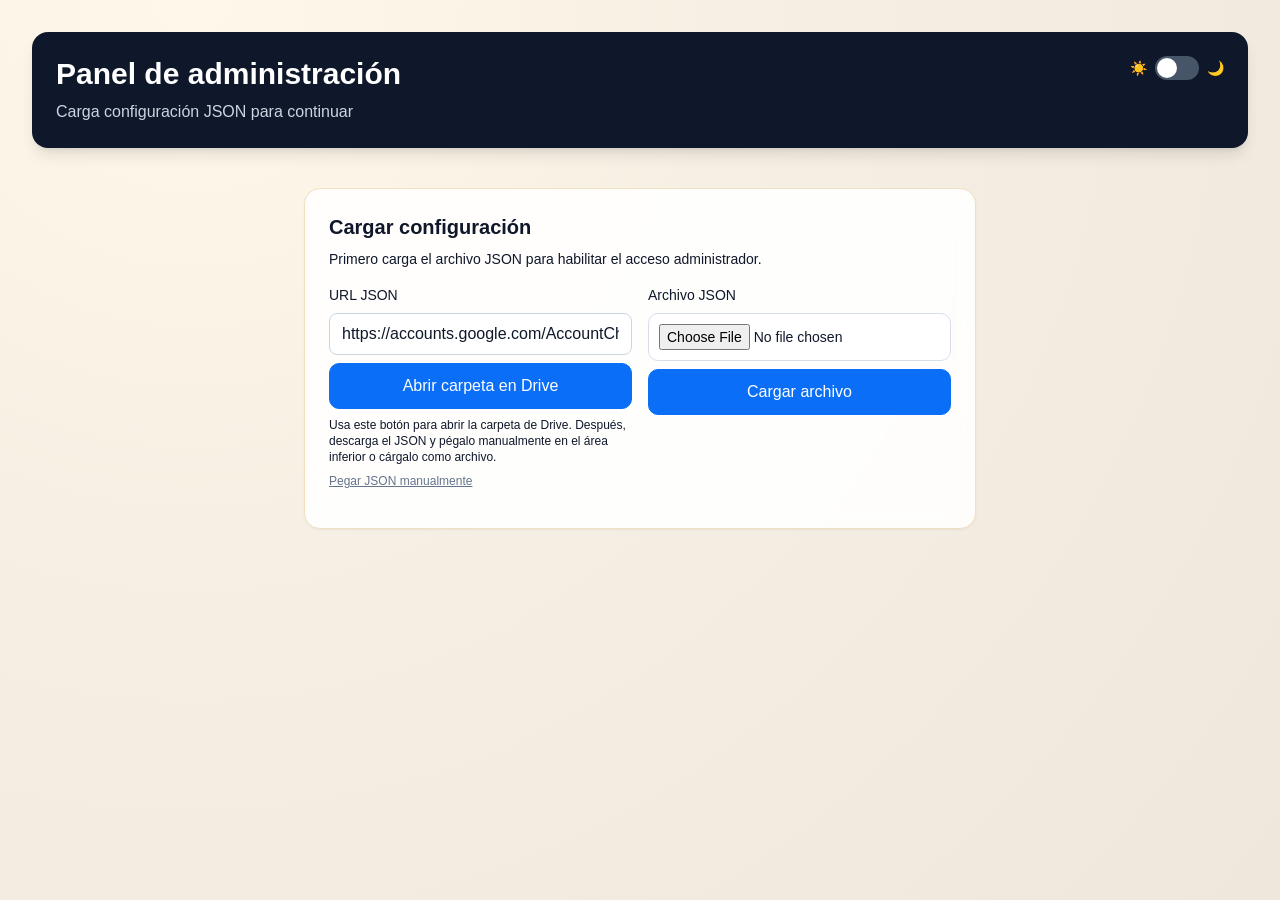
==== admin.html @ 0d564ba5 "Add files via upload" ====
<!doctype html>
<html lang="es">
  <head>
    <meta charset="UTF-8" />
    <meta name="viewport" content="width=device-width, initial-scale=1.0" />
    <title>Panel de administración | ERP Recursos</title>
    <link
      rel="icon"
      href="data:image/svg+xml,%3Csvg xmlns='http://www.w3.org/2000/svg' viewBox='0 0 100 100'%3E%3Ctext y='.9em' font-size='90'%3E%F0%9F%8F%AB%3C/text%3E%3C/svg%3E"
    />
    <script>
      (function () {
        const stored = localStorage.getItem("erp_theme_mode");
        const mode = stored === "light" || stored === "dark"
          ? stored
          : (window.matchMedia("(prefers-color-scheme: dark)").matches ? "dark" : "light");
        const isDark = mode === "dark";
        document.documentElement.classList.toggle("dark", isDark);
      })();
    </script>
    <script type="module" crossorigin src="./assets/admin-CiJpuHda.js"></script>
    <link rel="modulepreload" crossorigin href="./assets/theme-DrFbQEeZ.js">
    <link rel="stylesheet" crossorigin href="./assets/theme-zyQ0mI6z.css">
  </head>
  <body class="app-body text-slate-800 dark:text-slate-100">
    <main class="mx-auto min-h-screen max-w-7xl p-4 md:p-8">
      <header class="app-header mb-6 rounded-2xl p-6 text-white shadow-lg">
        <div class="flex flex-wrap items-start justify-between gap-3">
          <div>
            <h1 class="text-2xl font-bold md:text-3xl">Panel de administración</h1>
            <p id="admin-subtitle" class="mt-2 text-slate-300">Cargando instituto... | Registro del uso de recursos</p>
          </div>
          <div class="flex items-center gap-2 text-slate-300">
            <span class="text-sm">☀️</span>
            <label class="relative inline-flex cursor-pointer items-center">
              <input id="theme-toggle-admin" type="checkbox" class="peer sr-only" />
              <span class="h-6 w-11 rounded-full bg-slate-600 transition peer-checked:bg-indigo-500"></span>
              <span class="absolute left-0.5 top-0.5 h-5 w-5 rounded-full bg-white transition peer-checked:translate-x-5"></span>
            </label>
            <span class="text-sm">🌙</span>
          </div>
        </div>
      </header>

      <section id="admin-config-loader" class="admin-panel app-card mx-auto mt-10 max-w-2xl rounded-2xl p-6 shadow-sm backdrop-blur">
        <h2 class="text-xl font-semibold">Cargar configuración</h2>
        <p class="mt-2 text-sm text-slate-700 dark:text-slate-300">Primero carga el archivo JSON para habilitar el acceso administrador.</p>
        <div class="mt-4 grid gap-4 md:grid-cols-2">
          <div class="space-y-2">
            <label class="block text-sm font-medium">URL JSON</label>
            <input id="boot-config-url" type="url" placeholder="https://.../config.json" class="w-full rounded-lg border border-slate-300 px-3 py-2" />
            <button id="boot-download-json" type="button" class="btn primary w-full">
              Abrir carpeta en Drive
            </button>
            <p class="text-xs text-slate-500 dark:text-slate-300">
              Usa este botón para abrir la carpeta de Drive. Después, descarga el JSON y pégalo manualmente en el área inferior o cárgalo como archivo.
            </p>
            <button
              id="boot-show-json-editor"
              type="button"
              class="text-left text-xs text-slate-500 underline hover:text-slate-700 dark:text-slate-300"
            >
              Pegar JSON manualmente
            </button>
            <div id="boot-config-json-panel" class="space-y-2 hidden">
              <label class="block text-sm font-medium">JSON descargado</label>
              <textarea id="boot-config-text" rows="10" class="w-full rounded-lg border border-slate-300 bg-white p-2 text-xs font-mono text-slate-700 dark:bg-slate-900 dark:text-slate-100"></textarea>
              <button id="boot-load-config-text" type="button" class="btn primary w-full">
                Cargar configuración
              </button>
            </div>
          </div>
          <div class="space-y-2">
            <label class="block text-sm font-medium">Archivo JSON</label>
            <input id="boot-config-file" type="file" accept=".json,application/json" class="block w-full text-sm" />
            <button id="boot-load-config-file" type="button" class="btn primary w-full">
              Cargar archivo
            </button>
          </div>
        </div>
        <p id="boot-config-feedback" class="mt-3 text-sm text-slate-600 dark:text-slate-300"></p>
      </section>

      <section id="admin-login" class="admin-panel app-card mx-auto mt-10 hidden max-w-md rounded-2xl p-6 shadow-sm backdrop-blur">
        <h2 class="text-xl font-semibold">Acceso administrador</h2>
        <form id="login-form" class="mt-4 space-y-3">
          <input
            id="admin-password"
            type="password"
            placeholder="Contrasena de administrador"
            required
            class="w-full rounded-lg border border-slate-300 px-3 py-2"
          />
          <button id="login-button" type="submit" class="btn primary w-full">
            Acceso administrador
          </button>
        </form>
        <p id="login-feedback" class="mt-3 text-sm text-slate-600 dark:text-slate-300"></p>
      </section>

      <div id="admin-app" class="admin-panel hidden">
        <nav id="admin-tabs" class="app-card mb-5 flex flex-wrap gap-2 rounded-2xl p-3 shadow-sm backdrop-blur">
          <button class="tab-btn active rounded-full border border-slate-300 px-4 py-2 text-sm font-medium dark:border-slate-600 dark:bg-slate-800" data-tab-target="config">Configuracion</button>
          <button class="tab-btn rounded-full border border-slate-300 px-4 py-2 text-sm font-medium dark:border-slate-600 dark:bg-slate-800" data-tab-target="acceso">Acceso alumnado</button>
          <button class="tab-btn rounded-full border border-slate-300 px-4 py-2 text-sm font-medium dark:border-slate-600 dark:bg-slate-800" data-tab-target="validacion">Registro de equipos</button>
          <button class="tab-btn rounded-full border border-slate-300 px-4 py-2 text-sm font-medium dark:border-slate-600 dark:bg-slate-800" data-tab-target="auditoria">Auditoria</button>
        </nav>

        <section class="app-card tab-panel active rounded-2xl p-5 shadow-sm backdrop-blur md:p-6" data-tab-panel="config">
          <form id="session-form" class="space-y-4">
            <div class="form-grid">
              <label>
                Docente
                <select id="docente" required></select>
              </label>
              <label>
                Fecha
                <input id="fecha" type="date" required />
              </label>
              <label>
                Hora
                <select id="hora" required>
                  <option value="8:00-9:00">1º hora (8:00-9:00)</option>
                  <option value="9:00-10:00">2º hora (9:00-10:00)</option>
                  <option value="10:00-11:00">3º hora (10:00-11:00)</option>
                  <option value="11:00-11:30">Recreo (11:00-11:30)</option>
                  <option value="11:30-12:30">4º hora (11:30-12:30)</option>
                  <option value="12:30-13:30">5º hora (12:30-13:30)</option>
                  <option value="13:30-14:30">6º hora (13:30-14:30)</option>
                </select>
              </label>
              <label class="flex items-center gap-2 pt-6">
                <input id="puestos-fijos-curso" type="checkbox" class="h-4 w-4" />
                <span>Puestos fijos para todo el curso</span>
              </label>
            </div>
            <div class="form-grid">
              <label>
                URL inicio (post-registro)
                <input id="url-inicio" type="url" placeholder="https://ieselconvento.es" />
              </label>
            </div>
            <div class="form-grid">
              <label>
                Curso
                <select id="curso"></select>
              </label>
              <label>
                Unidad
                <select id="unidad"></select>
              </label>
              <label>
                Asignatura
                <select id="asignatura"></select>
              </label>
              <label id="asignatura-otra-wrap" class="hidden">
                Otra asignatura
                <input id="asignatura-otra" placeholder="Escribe una asignatura nueva" />
              </label>
            </div>

            <div class="form-grid">
              <label>
                Ubicacion
                <select id="ubicacion"></select>
              </label>
              <label>
                Recurso
                <select id="recurso"></select>
              </label>
            </div>

            <label class="full">
              <span id="students-label">Alumnos Curso-Unidad Asignatura</span>
              <textarea id="students-list" rows="8" required></textarea>
            </label>

            <button type="submit" class="btn primary full">Actualizar sesion</button>
          </form>
          <p id="session-feedback" class="feedback"></p>
        </section>

        <section class="app-card tab-panel rounded-2xl p-5 shadow-sm backdrop-blur md:p-6" data-tab-panel="acceso">
          <div>
            <p class="mb-2">Código de acceso de sesión (púlsalo para copiar URL):</p>
            <button id="access-code-btn" class="mb-3 w-full rounded-xl border-2 border-dashed border-slate-400 bg-slate-50 p-4 text-3xl font-extrabold tracking-wider text-slate-900">
              SIN-CODIGO
            </button>
            <div class="mb-3">
              <button id="open-student-url" class="btn primary w-full">
                Abrir URL para el registro
              </button>
            </div>
            <p>Comparte este enlace para que el alumnado se registre:</p>
            <input id="student-url" readonly />
            <div class="inline-form">
              <button id="copy-url" class="btn">Copiar URL</button>
            </div>
          </div>
        </section>

        <section class="app-card tab-panel rounded-2xl p-5 shadow-sm backdrop-blur md:p-6" data-tab-panel="validacion">
          <p id="validation-summary" class="feedback"></p>
          <div id="validation-header" class="app-subcard mb-4 rounded-xl p-4"></div>
          <div class="mb-3">
            <button id="add-registration" type="button" class="btn primary">Añadir registro</button>
          </div>
          <div class="table-wrap">
            <table>
              <thead>
                <tr>
                  <th>Alumno</th>
                  <th>Recurso</th>
                  <th>Incidencia</th>
                  <th>Observacion</th>
                  <th>Acciones</th>
                </tr>
              </thead>
              <tbody id="assignment-table"></tbody>
            </table>
          </div>
          <button id="go-bulk-submit" type="button" class="btn primary mt-4">Enviar datos al formulario</button>
          <p id="bulk-feedback" class="feedback"></p>
        </section>

        <section class="app-card tab-panel rounded-2xl p-5 shadow-sm backdrop-blur md:p-6" data-tab-panel="auditoria">
          <form id="audit-form" class="form-grid">
            <label>
              CSV de registros
              <input id="audit-file" type="file" accept=".csv,text/csv" required />
            </label>
            <button id="audit-load-history" type="submit" class="btn full">Cargar historial</button>
          </form>
          <div class="mt-3 inline-form">
            <button id="audit-clear-filters" type="button" class="btn" title="Limpiar filtros">🗑️ Limpiar filtros</button>
            <button id="audit-print-report" type="button" class="btn">Imprimir informe</button>
          </div>
          <div id="audit-results" class="table-wrap"></div>
        </section>
      </div>

      <dialog id="access-code-modal" class="access-code-modal p-0">
        <div class="access-code-modal__content">
          <p class="access-code-modal__label">Código de acceso</p>
          <p id="modal-access-code" class="access-code-modal__code">00000</p>
          <button id="close-access-code-modal" class="btn primary mt-6">Cerrar</button>
        </div>
      </dialog>

      <dialog id="bulk-success-modal" class="rounded-2xl border border-slate-300 bg-white p-0 dark:border-slate-700 dark:bg-slate-900">
        <div class="p-6">
          <div class="mb-3 flex items-center justify-between gap-3">
            <h3 class="text-lg font-semibold text-slate-900 dark:text-slate-100">Envio completado</h3>
            <button id="close-bulk-success-modal" type="button" class="btn">Cerrar</button>
          </div>
          <p class="mb-3 text-slate-800 dark:text-slate-200">Los datos se han enviado correctamente al formulario.</p>
          <pre id="bulk-success-summary" class="max-h-80 overflow-auto rounded-xl border border-slate-200 bg-slate-50 p-3 text-sm text-slate-900 dark:border-slate-700 dark:bg-slate-950 dark:text-slate-100"></pre>
        </div>
      </dialog>

      <dialog id="add-registration-modal" class="rounded-2xl border border-slate-300 bg-white p-0 dark:border-slate-700 dark:bg-slate-900">
        <form id="add-registration-form" method="dialog" class="p-6">
          <div class="mb-3 flex items-center justify-between gap-3">
            <h3 class="text-lg font-semibold text-slate-900 dark:text-slate-100">Añadir registro de uso</h3>
            <button id="close-add-registration-modal" type="button" class="btn">Cerrar</button>
          </div>
          <p id="add-registration-session-info" class="mb-4 text-sm text-slate-700 dark:text-slate-300"></p>
          <div class="grid gap-3 md:grid-cols-2">
            <label>
              Alumno
              <input id="add-registration-student" required class="w-full rounded-lg border border-slate-300 px-3 py-2" placeholder="Nombre del alumno" />
            </label>
            <label>
              Recurso
              <select id="add-registration-resource" class="w-full rounded-lg border border-slate-300 px-3 py-2"></select>
            </label>
            <label>
              Incidencia
              <select id="add-registration-incident" class="w-full rounded-lg border border-slate-300 px-3 py-2">
                <option value="no">No</option>
                <option value="si">Si</option>
              </select>
            </label>
            <label class="md:col-span-2">
              Observacion
              <textarea id="add-registration-observation" rows="3" class="w-full rounded-lg border border-slate-300 px-3 py-2" disabled></textarea>
            </label>
          </div>
          <div class="mt-4 flex justify-end gap-2">
            <button id="save-add-registration" type="submit" class="btn primary">Guardar registro</button>
          </div>
        </form>
      </dialog>

      <dialog id="audit-equipos-modal" class="rounded-2xl border border-slate-300 bg-white p-0 dark:border-slate-700 dark:bg-slate-900">
        <div class="p-6">
          <div class="mb-3 flex items-center justify-between gap-3">
            <h3 class="text-lg font-semibold text-slate-900 dark:text-slate-100">Detalle de equipos</h3>
            <button id="close-audit-equipos-modal" type="button" class="btn">Cerrar</button>
          </div>
          <div id="audit-equipos-content" class="table-wrap"></div>
        </div>
      </dialog>
    </main>
  </body>
</html>
---- assets/theme-zyQ0mI6z.css ----
*,:before,:after{--tw-border-spacing-x: 0;--tw-border-spacing-y: 0;--tw-translate-x: 0;--tw-translate-y: 0;--tw-rotate: 0;--tw-skew-x: 0;--tw-skew-y: 0;--tw-scale-x: 1;--tw-scale-y: 1;--tw-pan-x: ;--tw-pan-y: ;--tw-pinch-zoom: ;--tw-scroll-snap-strictness: proximity;--tw-gradient-from-position: ;--tw-gradient-via-position: ;--tw-gradient-to-position: ;--tw-ordinal: ;--tw-slashed-zero: ;--tw-numeric-figure: ;--tw-numeric-spacing: ;--tw-numeric-fraction: ;--tw-ring-inset: ;--tw-ring-offset-width: 0px;--tw-ring-offset-color: #fff;--tw-ring-color: rgb(59 130 246 / .5);--tw-ring-offset-shadow: 0 0 #0000;--tw-ring-shadow: 0 0 #0000;--tw-shadow: 0 0 #0000;--tw-shadow-colored: 0 0 #0000;--tw-blur: ;--tw-brightness: ;--tw-contrast: ;--tw-grayscale: ;--tw-hue-rotate: ;--tw-invert: ;--tw-saturate: ;--tw-sepia: ;--tw-drop-shadow: ;--tw-backdrop-blur: ;--tw-backdrop-brightness: ;--tw-backdrop-contrast: ;--tw-backdrop-grayscale: ;--tw-backdrop-hue-rotate: ;--tw-backdrop-invert: ;--tw-backdrop-opacity: ;--tw-backdrop-saturate: ;--tw-backdrop-sepia: ;--tw-contain-size: ;--tw-contain-layout: ;--tw-contain-paint: ;--tw-contain-style: }::backdrop{--tw-border-spacing-x: 0;--tw-border-spacing-y: 0;--tw-translate-x: 0;--tw-translate-y: 0;--tw-rotate: 0;--tw-skew-x: 0;--tw-skew-y: 0;--tw-scale-x: 1;--tw-scale-y: 1;--tw-pan-x: ;--tw-pan-y: ;--tw-pinch-zoom: ;--tw-scroll-snap-strictness: proximity;--tw-gradient-from-position: ;--tw-gradient-via-position: ;--tw-gradient-to-position: ;--tw-ordinal: ;--tw-slashed-zero: ;--tw-numeric-figure: ;--tw-numeric-spacing: ;--tw-numeric-fraction: ;--tw-ring-inset: ;--tw-ring-offset-width: 0px;--tw-ring-offset-color: #fff;--tw-ring-color: rgb(59 130 246 / .5);--tw-ring-offset-shadow: 0 0 #0000;--tw-ring-shadow: 0 0 #0000;--tw-shadow: 0 0 #0000;--tw-shadow-colored: 0 0 #0000;--tw-blur: ;--tw-brightness: ;--tw-contrast: ;--tw-grayscale: ;--tw-hue-rotate: ;--tw-invert: ;--tw-saturate: ;--tw-sepia: ;--tw-drop-shadow: ;--tw-backdrop-blur: ;--tw-backdrop-brightness: ;--tw-backdrop-contrast: ;--tw-backdrop-grayscale: ;--tw-backdrop-hue-rotate: ;--tw-backdrop-invert: ;--tw-backdrop-opacity: ;--tw-backdrop-saturate: ;--tw-backdrop-sepia: ;--tw-contain-size: ;--tw-contain-layout: ;--tw-contain-paint: ;--tw-contain-style: }*,:before,:after{box-sizing:border-box;border-width:0;border-style:solid;border-color:#e5e7eb}:before,:after{--tw-content: ""}html,:host{line-height:1.5;-webkit-text-size-adjust:100%;-moz-tab-size:4;-o-tab-size:4;tab-size:4;font-family:ui-sans-serif,system-ui,sans-serif,"Apple Color Emoji","Segoe UI Emoji",Segoe UI Symbol,"Noto Color Emoji";font-feature-settings:normal;font-variation-settings:normal;-webkit-tap-highlight-color:transparent}body{margin:0;line-height:inherit}hr{height:0;color:inherit;border-top-width:1px}abbr:where([title]){-webkit-text-decoration:underline dotted;text-decoration:underline dotted}h1,h2,h3,h4,h5,h6{font-size:inherit;font-weight:inherit}a{color:inherit;text-decoration:inherit}b,strong{font-weight:bolder}code,kbd,samp,pre{font-family:ui-monospace,SFMono-Regular,Menlo,Monaco,Consolas,Liberation Mono,Courier New,monospace;font-feature-settings:normal;font-variation-settings:normal;font-size:1em}small{font-size:80%}sub,sup{font-size:75%;line-height:0;position:relative;vertical-align:baseline}sub{bottom:-.25em}sup{top:-.5em}table{text-indent:0;border-color:inherit;border-collapse:collapse}button,input,optgroup,select,textarea{font-family:inherit;font-feature-settings:inherit;font-variation-settings:inherit;font-size:100%;font-weight:inherit;line-height:inherit;letter-spacing:inherit;color:inherit;margin:0;padding:0}button,select{text-transform:none}button,input:where([type=button]),input:where([type=reset]),input:where([type=submit]){-webkit-appearance:button;background-color:transparent;background-image:none}:-moz-focusring{outline:auto}:-moz-ui-invalid{box-shadow:none}progress{vertical-align:baseline}::-webkit-inner-spin-button,::-webkit-outer-spin-button{height:auto}[type=search]{-webkit-appearance:textfield;outline-offset:-2px}::-webkit-search-decoration{-webkit-appearance:none}::-webkit-file-upload-button{-webkit-appearance:button;font:inherit}summary{display:list-item}blockquote,dl,dd,h1,h2,h3,h4,h5,h6,hr,figure,p,pre{margin:0}fieldset{margin:0;padding:0}legend{padding:0}ol,ul,menu{list-style:none;margin:0;padding:0}dialog{padding:0}textarea{resize:vertical}input::-moz-placeholder,textarea::-moz-placeholder{opacity:1;color:#9ca3af}input::placeholder,textarea::placeholder{opacity:1;color:#9ca3af}button,[role=button]{cursor:pointer}:disabled{cursor:default}img,svg,video,canvas,audio,iframe,embed,object{display:block;vertical-align:middle}img,video{max-width:100%;height:auto}[hidden]:where(:not([hidden=until-found])){display:none}.sr-only{position:absolute;width:1px;height:1px;padding:0;margin:-1px;overflow:hidden;clip:rect(0,0,0,0);white-space:nowrap;border-width:0}.absolute{position:absolute}.relative{position:relative}.left-0\.5{left:.125rem}.top-0\.5{top:.125rem}.mx-auto{margin-left:auto;margin-right:auto}.mb-1{margin-bottom:.25rem}.mb-2{margin-bottom:.5rem}.mb-3{margin-bottom:.75rem}.mb-4{margin-bottom:1rem}.mb-5{margin-bottom:1.25rem}.mb-6{margin-bottom:1.5rem}.mt-1{margin-top:.25rem}.mt-10{margin-top:2.5rem}.mt-2{margin-top:.5rem}.mt-3{margin-top:.75rem}.mt-4{margin-top:1rem}.mt-6{margin-top:1.5rem}.block{display:block}.flex{display:flex}.inline-flex{display:inline-flex}.table{display:table}.grid{display:grid}.hidden{display:none}.h-4{height:1rem}.h-5{height:1.25rem}.h-6{height:1.5rem}.max-h-80{max-height:20rem}.min-h-screen{min-height:100vh}.w-11{width:2.75rem}.w-4{width:1rem}.w-5{width:1.25rem}.w-full{width:100%}.max-w-2xl{max-width:42rem}.max-w-6xl{max-width:72rem}.max-w-7xl{max-width:80rem}.max-w-md{max-width:28rem}.cursor-pointer{cursor:pointer}.flex-wrap{flex-wrap:wrap}.items-start{align-items:flex-start}.items-center{align-items:center}.justify-end{justify-content:flex-end}.justify-between{justify-content:space-between}.gap-1{gap:.25rem}.gap-2{gap:.5rem}.gap-3{gap:.75rem}.gap-4{gap:1rem}.space-y-2>:not([hidden])~:not([hidden]){--tw-space-y-reverse: 0;margin-top:calc(.5rem * calc(1 - var(--tw-space-y-reverse)));margin-bottom:calc(.5rem * var(--tw-space-y-reverse))}.space-y-3>:not([hidden])~:not([hidden]){--tw-space-y-reverse: 0;margin-top:calc(.75rem * calc(1 - var(--tw-space-y-reverse)));margin-bottom:calc(.75rem * var(--tw-space-y-reverse))}.space-y-4>:not([hidden])~:not([hidden]){--tw-space-y-reverse: 0;margin-top:calc(1rem * calc(1 - var(--tw-space-y-reverse)));margin-bottom:calc(1rem * var(--tw-space-y-reverse))}.overflow-auto{overflow:auto}.rounded{border-radius:.25rem}.rounded-2xl{border-radius:1rem}.rounded-full{border-radius:9999px}.rounded-lg{border-radius:.5rem}.rounded-xl{border-radius:.75rem}.border{border-width:1px}.border-2{border-width:2px}.border-dashed{border-style:dashed}.border-slate-200{--tw-border-opacity: 1;border-color:rgb(226 232 240 / var(--tw-border-opacity, 1))}.border-slate-300{--tw-border-opacity: 1;border-color:rgb(203 213 225 / var(--tw-border-opacity, 1))}.border-slate-400{--tw-border-opacity: 1;border-color:rgb(148 163 184 / var(--tw-border-opacity, 1))}.bg-slate-50{--tw-bg-opacity: 1;background-color:rgb(248 250 252 / var(--tw-bg-opacity, 1))}.bg-slate-600{--tw-bg-opacity: 1;background-color:rgb(71 85 105 / var(--tw-bg-opacity, 1))}.bg-white{--tw-bg-opacity: 1;background-color:rgb(255 255 255 / var(--tw-bg-opacity, 1))}.p-0{padding:0}.p-2{padding:.5rem}.p-3{padding:.75rem}.p-4{padding:1rem}.p-5{padding:1.25rem}.p-6{padding:1.5rem}.px-2{padding-left:.5rem;padding-right:.5rem}.px-3{padding-left:.75rem;padding-right:.75rem}.px-4{padding-left:1rem;padding-right:1rem}.py-1{padding-top:.25rem;padding-bottom:.25rem}.py-2{padding-top:.5rem;padding-bottom:.5rem}.pt-6{padding-top:1.5rem}.text-left{text-align:left}.font-mono{font-family:ui-monospace,SFMono-Regular,Menlo,Monaco,Consolas,Liberation Mono,Courier New,monospace}.text-2xl{font-size:1.5rem;line-height:2rem}.text-3xl{font-size:1.875rem;line-height:2.25rem}.text-lg{font-size:1.125rem;line-height:1.75rem}.text-sm{font-size:.875rem;line-height:1.25rem}.text-xl{font-size:1.25rem;line-height:1.75rem}.text-xs{font-size:.75rem;line-height:1rem}.font-bold{font-weight:700}.font-extrabold{font-weight:800}.font-medium{font-weight:500}.font-semibold{font-weight:600}.tracking-wider{letter-spacing:.05em}.text-blue-900{--tw-text-opacity: 1;color:rgb(30 58 138 / var(--tw-text-opacity, 1))}.text-blue-950{--tw-text-opacity: 1;color:rgb(23 37 84 / var(--tw-text-opacity, 1))}.text-slate-300{--tw-text-opacity: 1;color:rgb(203 213 225 / var(--tw-text-opacity, 1))}.text-slate-400{--tw-text-opacity: 1;color:rgb(148 163 184 / var(--tw-text-opacity, 1))}.text-slate-500{--tw-text-opacity: 1;color:rgb(100 116 139 / var(--tw-text-opacity, 1))}.text-slate-600{--tw-text-opacity: 1;color:rgb(71 85 105 / var(--tw-text-opacity, 1))}.text-slate-700{--tw-text-opacity: 1;color:rgb(51 65 85 / var(--tw-text-opacity, 1))}.text-slate-800{--tw-text-opacity: 1;color:rgb(30 41 59 / var(--tw-text-opacity, 1))}.text-slate-900{--tw-text-opacity: 1;color:rgb(15 23 42 / var(--tw-text-opacity, 1))}.text-white{--tw-text-opacity: 1;color:rgb(255 255 255 / var(--tw-text-opacity, 1))}.underline{text-decoration-line:underline}.shadow-lg{--tw-shadow: 0 10px 15px -3px rgb(0 0 0 / .1), 0 4px 6px -4px rgb(0 0 0 / .1);--tw-shadow-colored: 0 10px 15px -3px var(--tw-shadow-color), 0 4px 6px -4px var(--tw-shadow-color);box-shadow:var(--tw-ring-offset-shadow, 0 0 #0000),var(--tw-ring-shadow, 0 0 #0000),var(--tw-shadow)}.shadow-sm{--tw-shadow: 0 1px 2px 0 rgb(0 0 0 / .05);--tw-shadow-colored: 0 1px 2px 0 var(--tw-shadow-color);box-shadow:var(--tw-ring-offset-shadow, 0 0 #0000),var(--tw-ring-shadow, 0 0 #0000),var(--tw-shadow)}.filter{filter:var(--tw-blur) var(--tw-brightness) var(--tw-contrast) var(--tw-grayscale) var(--tw-hue-rotate) var(--tw-invert) var(--tw-saturate) var(--tw-sepia) var(--tw-drop-shadow)}.backdrop-blur{--tw-backdrop-blur: blur(8px);-webkit-backdrop-filter:var(--tw-backdrop-blur) var(--tw-backdrop-brightness) var(--tw-backdrop-contrast) var(--tw-backdrop-grayscale) var(--tw-backdrop-hue-rotate) var(--tw-backdrop-invert) var(--tw-backdrop-opacity) var(--tw-backdrop-saturate) var(--tw-backdrop-sepia);backdrop-filter:var(--tw-backdrop-blur) var(--tw-backdrop-brightness) var(--tw-backdrop-contrast) var(--tw-backdrop-grayscale) var(--tw-backdrop-hue-rotate) var(--tw-backdrop-invert) var(--tw-backdrop-opacity) var(--tw-backdrop-saturate) var(--tw-backdrop-sepia)}.transition{transition-property:color,background-color,border-color,text-decoration-color,fill,stroke,opacity,box-shadow,transform,filter,backdrop-filter;transition-timing-function:cubic-bezier(.4,0,.2,1);transition-duration:.15s}:root{--bg: #f3f6fb;--card: #ffffff;--text: #1f2937;--muted: #5f6b7a;--primary: #0b6ef6;--danger: #c1121f;--border: #d8dee9;--ok: #1a7f37;--warn: #b4690e}html{color-scheme:light}html.dark{color-scheme:dark}*{box-sizing:border-box}body{margin:0;font-family:IBM Plex Sans,Segoe UI,sans-serif;color:var(--text);background:radial-gradient(circle at top right,#dbeafe 0,var(--bg) 35%,#e9eef7 100%)}.app-body{background:radial-gradient(circle at 15% 0%,#fff8ea,#f6efe3 38%,#eee7dc)}.dark .app-body{background:radial-gradient(circle at 20% 0%,#1d2a44,#0f172a 45%,#020617)}.app-header{background:#0f172a}.app-header a{color:#cbd5e1}.app-header a:hover{color:#f8fafc}.app-card{border:1px solid #f1dfc1;background:#ffffffe6;color:#0f172a}.app-subcard{border:1px solid #f1dfc1;background:#fffbebbf;color:#0f172a}.dark .app-card{border-color:#334155;background:#0f172ae6;color:#e2e8f0}.dark .app-subcard{border-color:#334155;background:#1e293b;color:#e2e8f0}.session-data h2{color:#06153a}.session-data .app-subcard p:first-child{color:#0b235d}.session-data .app-subcard p:last-child{color:#04102e}.dark .session-data h2,.dark .session-data .app-subcard p:first-child,.dark .session-data .app-subcard p:last-child{color:inherit}.admin-panel,.admin-panel h2,.admin-panel h3,.admin-panel p,.admin-panel label,.admin-panel th,.admin-panel td{color:#0f172a}.dark .admin-panel,.dark .admin-panel h2,.dark .admin-panel h3,.dark .admin-panel p,.dark .admin-panel label,.dark .admin-panel th,.dark .admin-panel td{color:#e2e8f0}.page{max-width:1100px;margin:0 auto;padding:24px}.hero h1{margin:0;font-size:clamp(1.6rem,2vw + 1rem,2.3rem)}.hero p{margin:8px 0 0;color:var(--muted)}.card{margin-top:20px;border:1px solid var(--border);background:var(--card);border-radius:14px;padding:18px;box-shadow:0 10px 30px #17263c0f}.tab-nav{display:flex;gap:8px;flex-wrap:wrap}.tab-btn{border:1px solid var(--border);background:#fff;color:var(--text);border-radius:999px;padding:8px 12px;cursor:pointer}.tab-btn.active{background:#eaf2ff;border-color:#b4cdfa;color:#0b3f99}.tab-btn:hover{background:#f1f5f9}.dark .tab-btn{background:#0b1220;border-color:#475569;color:#e2e8f0}.dark .tab-btn.active{background:#1d4ed8;border-color:#3b82f6;color:#fff}.dark .tab-btn:hover{background:#1e293b}.dark .tab-btn.active:hover{background:#1e40af}.tab-panel{display:none}.tab-panel.active{display:block}.form-grid{display:grid;grid-template-columns:repeat(auto-fit,minmax(220px,1fr));gap:12px}label{display:flex;flex-direction:column;font-size:.9rem;gap:6px;color:#0f172a}.dark label{color:#e2e8f0}.readonly-value{margin:0;min-height:40px;border:1px solid var(--border);border-radius:10px;padding:10px;background:#f8fafc}input,select,textarea,button{font:inherit}input,select,textarea{border:1px solid var(--border);border-radius:10px;padding:10px;background:#fff;color:#0f172a}input::-moz-placeholder,textarea::-moz-placeholder{color:#475569}input::placeholder,textarea::placeholder{color:#475569}input:focus-visible,select:focus-visible,textarea:focus-visible,button:focus-visible{outline:2px solid #2563eb;outline-offset:2px}input:disabled,select:disabled,textarea:disabled{opacity:.72;cursor:not-allowed}.dark input,.dark select,.dark textarea{border-color:#475569;background:#0f172a;color:#e2e8f0}.dark input::-moz-placeholder,.dark textarea::-moz-placeholder{color:#94a3b8}.dark input::placeholder,.dark textarea::placeholder{color:#94a3b8}.dark select option{background:#0f172a;color:#e2e8f0}.full{grid-column:1 / -1}.btn{border:1px solid var(--border);border-radius:10px;padding:10px 14px;background:#fff;cursor:pointer;transition:background-color .15s ease,border-color .15s ease,color .15s ease,opacity .15s ease}.btn.primary{background:var(--primary);color:#fff;border-color:var(--primary)}.btn.danger{background:var(--danger);border-color:var(--danger);color:#fff}.feedback{margin:10px 0 0;color:var(--muted)}.feedback.ok{color:var(--ok)}.feedback.error{color:var(--danger)}.inline-form{display:flex;flex-wrap:wrap;gap:8px}.hidden{display:none!important}#student-url{width:100%;margin:8px 0}.pc-grid{margin:14px 0;display:grid;grid-template-columns:repeat(auto-fill,minmax(90px,1fr));gap:8px}.pc{border:1px solid var(--border);border-radius:10px;padding:10px;text-align:center;font-weight:600;background:#fff}.pc.busy{background:#dcfce7;border-color:#86efac}.pc.warn{background:#fff3d9;border-color:#ffd27f}.table-wrap{overflow:auto;border:1px solid #cbd5e1;border-radius:12px;background:#fff}table{width:100%;border-collapse:collapse}thead th{background:#f1f5f9;color:#0f172a}th,td{border-bottom:1px solid var(--border);padding:8px;text-align:left;vertical-align:top}tbody tr:nth-child(2n) td{background:#f8fafc}.student-page .card.note p{margin:6px 0}.dark .table-wrap{border-color:#334155;background:#0f172a}.dark thead th{background:#1e293b;color:#e2e8f0}.dark th,.dark td{border-bottom-color:#334155}.dark tbody tr:nth-child(2n) td{background:#111f36}.dark tbody tr:nth-child(odd) td{background:#0f172a}.dark .btn{border-color:#475569;background:#0f172a;color:#e2e8f0}.dark .btn.primary{background:var(--primary);border-color:var(--primary);color:#fff}.dark .btn.danger{background:var(--danger);border-color:var(--danger);color:#fff}.btn:hover{opacity:.92}.btn:disabled{opacity:.55;cursor:not-allowed}#access-code-btn{color:#0f172a;background:#f8fafc;border-color:#94a3b8}.dark #access-code-btn{color:#e2e8f0;background:#0f172a;border-color:#64748b}.access-code-modal{width:100vw;height:100vh;max-width:none;max-height:none;margin:0;border:0;background:#0b1220;color:#f8fafc}.access-code-modal::backdrop{background:#020617f2}.access-code-modal__content{min-height:100vh;display:flex;flex-direction:column;justify-content:center;align-items:center;padding:24px;text-align:center}.access-code-modal__label{font-size:clamp(1.2rem,2vw,2rem);opacity:.9}.access-code-modal__code{margin:16px 0 0;font-weight:900;letter-spacing:.1em;line-height:1;font-size:clamp(8rem,30vw,28rem);color:#fff;text-shadow:0 0 24px rgba(59,130,246,.5)}.app-modal{width:min(560px,calc(100vw - 24px));border:1px solid #cbd5e1;background:#fff;color:#0f172a}.app-modal::backdrop{background:#020617b8}.dark .app-modal{border-color:#334155;background:#0f172a;color:#e2e8f0}#bulk-success-modal::backdrop{background:#02061773;-webkit-backdrop-filter:blur(8px);backdrop-filter:blur(8px)}pre{border-color:#cbd5e1;background:#f8fafc;color:#0f172a}.dark pre{border-color:#334155;background:#020617;color:#e2e8f0}#audit-equipos-content table{border-collapse:separate;border-spacing:0;border:1px solid #cbd5e1;border-radius:12px;overflow:hidden}#audit-equipos-content thead th{background:#f1f5f9;color:#0f172a;border-bottom:1px solid #cbd5e1}#audit-equipos-content tbody td{background:#fff;color:#0f172a;border-bottom:1px solid #e2e8f0}#audit-equipos-content tbody tr:last-child td{border-bottom:0}.dark #audit-equipos-content table{border-color:#334155}.dark #audit-equipos-content thead th{background:#1e293b;color:#e2e8f0;border-bottom-color:#334155}.dark #audit-equipos-content tbody td{background:#0f172a;color:#e2e8f0;border-bottom-color:#1e293b}.hover\:text-slate-200:hover{--tw-text-opacity: 1;color:rgb(226 232 240 / var(--tw-text-opacity, 1))}.hover\:text-slate-700:hover{--tw-text-opacity: 1;color:rgb(51 65 85 / var(--tw-text-opacity, 1))}.peer:checked~.peer-checked\:translate-x-5{--tw-translate-x: 1.25rem;transform:translate(var(--tw-translate-x),var(--tw-translate-y)) rotate(var(--tw-rotate)) skew(var(--tw-skew-x)) skewY(var(--tw-skew-y)) scaleX(var(--tw-scale-x)) scaleY(var(--tw-scale-y))}.peer:checked~.peer-checked\:bg-indigo-500{--tw-bg-opacity: 1;background-color:rgb(99 102 241 / var(--tw-bg-opacity, 1))}.dark\:border-slate-600:is(.dark *){--tw-border-opacity: 1;border-color:rgb(71 85 105 / var(--tw-border-opacity, 1))}.dark\:border-slate-700:is(.dark *){--tw-border-opacity: 1;border-color:rgb(51 65 85 / var(--tw-border-opacity, 1))}.dark\:bg-slate-800:is(.dark *){--tw-bg-opacity: 1;background-color:rgb(30 41 59 / var(--tw-bg-opacity, 1))}.dark\:bg-slate-900:is(.dark *){--tw-bg-opacity: 1;background-color:rgb(15 23 42 / var(--tw-bg-opacity, 1))}.dark\:bg-slate-950:is(.dark *){--tw-bg-opacity: 1;background-color:rgb(2 6 23 / var(--tw-bg-opacity, 1))}.dark\:text-slate-100:is(.dark *){--tw-text-opacity: 1;color:rgb(241 245 249 / var(--tw-text-opacity, 1))}.dark\:text-slate-200:is(.dark *){--tw-text-opacity: 1;color:rgb(226 232 240 / var(--tw-text-opacity, 1))}.dark\:text-slate-300:is(.dark *){--tw-text-opacity: 1;color:rgb(203 213 225 / var(--tw-text-opacity, 1))}@media (min-width: 768px){.md\:col-span-2{grid-column:span 2 / span 2}.md\:grid-cols-2{grid-template-columns:repeat(2,minmax(0,1fr))}.md\:grid-cols-3{grid-template-columns:repeat(3,minmax(0,1fr))}.md\:p-6{padding:1.5rem}.md\:p-8{padding:2rem}.md\:text-3xl{font-size:1.875rem;line-height:2.25rem}}
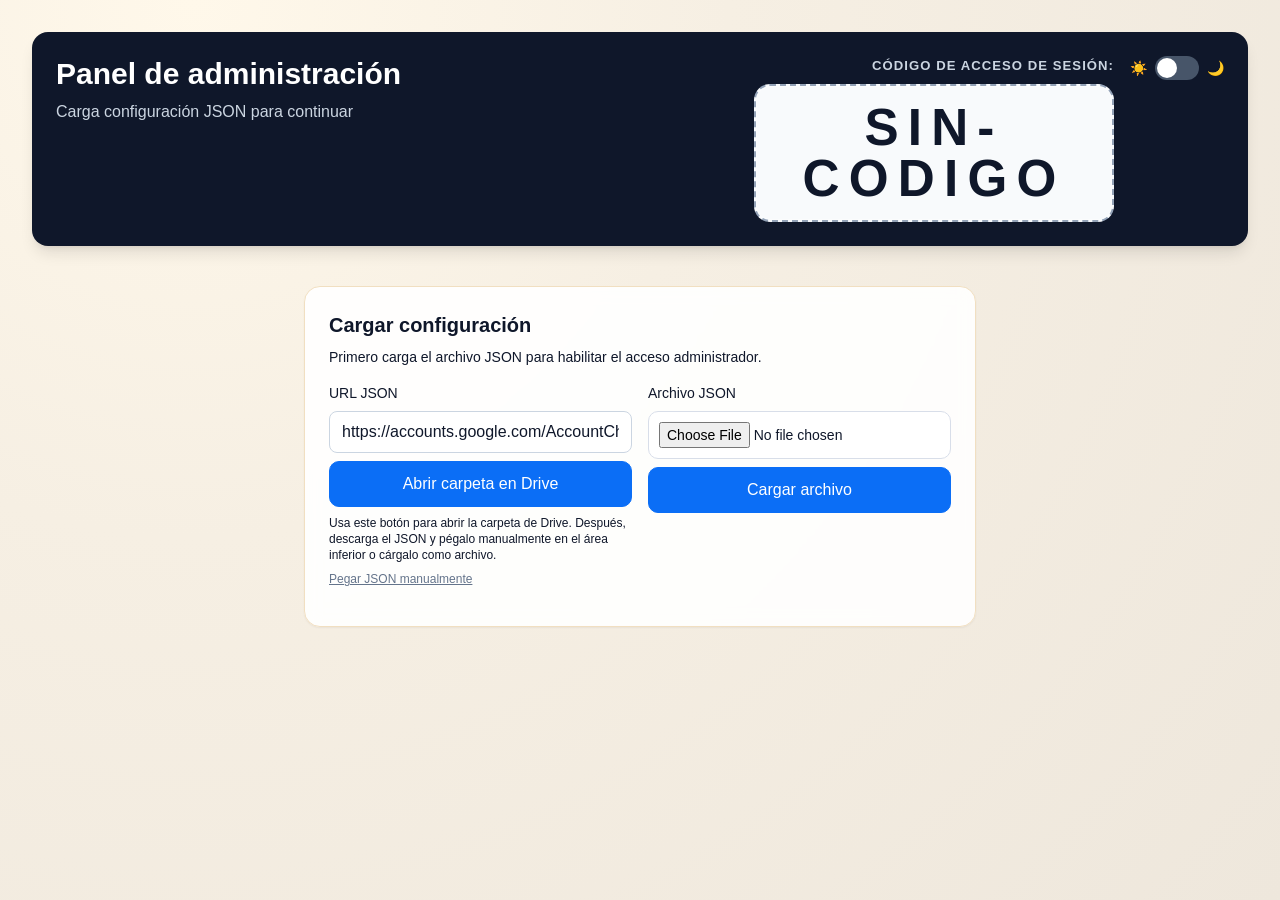
==== commit 54a4d04e: "Add files via upload" ====
--- a/admin.html
+++ b/admin.html
@@ -3,7 +3,7 @@
   <head>
     <meta charset="UTF-8" />
     <meta name="viewport" content="width=device-width, initial-scale=1.0" />
-    <title>Panel de administración | ERP Recursos</title>
+    <title>Panel de administración | Registro de recursos</title>
     <link
       rel="icon"
       href="data:image/svg+xml,%3Csvg xmlns='http://www.w3.org/2000/svg' viewBox='0 0 100 100'%3E%3Ctext y='.9em' font-size='90'%3E%F0%9F%8F%AB%3C/text%3E%3C/svg%3E"
@@ -18,9 +18,9 @@
         document.documentElement.classList.toggle("dark", isDark);
       })();
     </script>
-    <script type="module" crossorigin src="./assets/admin-CiJpuHda.js"></script>
-    <link rel="modulepreload" crossorigin href="./assets/theme-DrFbQEeZ.js">
-    <link rel="stylesheet" crossorigin href="./assets/theme-zyQ0mI6z.css">
+    <script type="module" crossorigin src="./assets/admin-yXmzyUHt.js"></script>
+    <link rel="modulepreload" crossorigin href="./assets/theme-DQ0UZAFP.js">
+    <link rel="stylesheet" crossorigin href="./assets/theme-D5DVmmmR.css">
   </head>
   <body class="app-body text-slate-800 dark:text-slate-100">
     <main class="mx-auto min-h-screen max-w-7xl p-4 md:p-8">
@@ -30,14 +30,22 @@
             <h1 class="text-2xl font-bold md:text-3xl">Panel de administración</h1>
             <p id="admin-subtitle" class="mt-2 text-slate-300">Cargando instituto... | Registro del uso de recursos</p>
           </div>
-          <div class="flex items-center gap-2 text-slate-300">
-            <span class="text-sm">☀️</span>
-            <label class="relative inline-flex cursor-pointer items-center">
-              <input id="theme-toggle-admin" type="checkbox" class="peer sr-only" />
-              <span class="h-6 w-11 rounded-full bg-slate-600 transition peer-checked:bg-indigo-500"></span>
-              <span class="absolute left-0.5 top-0.5 h-5 w-5 rounded-full bg-white transition peer-checked:translate-x-5"></span>
-            </label>
-            <span class="text-sm">🌙</span>
+          <div class="admin-header-tools">
+            <div class="admin-access-code-block">
+              <p class="admin-access-code-label">Código de acceso de sesión:</p>
+              <button id="access-code-btn" class="admin-access-code-button" type="button">
+                SIN-CODIGO
+              </button>
+            </div>
+            <div class="flex items-center gap-2 text-slate-300">
+              <span class="text-sm">☀️</span>
+              <label class="relative inline-flex cursor-pointer items-center">
+                <input id="theme-toggle-admin" type="checkbox" class="peer sr-only" />
+                <span class="h-6 w-11 rounded-full bg-slate-600 transition peer-checked:bg-indigo-500"></span>
+                <span class="absolute left-0.5 top-0.5 h-5 w-5 rounded-full bg-white transition peer-checked:translate-x-5"></span>
+              </label>
+              <span class="text-sm">🌙</span>
+            </div>
           </div>
         </div>
       </header>
@@ -137,7 +145,7 @@
             <div class="form-grid">
               <label>
                 URL inicio (post-registro)
-                <input id="url-inicio" type="url" placeholder="https://ieselconvento.es" />
+                <input id="url-inicio" type="url" placeholder="https://educacionadistancia.juntadeandalucia.es/centros/cadiz/my/courses.php" />
               </label>
             </div>
             <div class="form-grid">
@@ -182,15 +190,6 @@
 
         <section class="app-card tab-panel rounded-2xl p-5 shadow-sm backdrop-blur md:p-6" data-tab-panel="acceso">
           <div>
-            <p class="mb-2">Código de acceso de sesión (púlsalo para copiar URL):</p>
-            <button id="access-code-btn" class="mb-3 w-full rounded-xl border-2 border-dashed border-slate-400 bg-slate-50 p-4 text-3xl font-extrabold tracking-wider text-slate-900">
-              SIN-CODIGO
-            </button>
-            <div class="mb-3">
-              <button id="open-student-url" class="btn primary w-full">
-                Abrir URL para el registro
-              </button>
-            </div>
             <p>Comparte este enlace para que el alumnado se registre:</p>
             <input id="student-url" readonly />
             <div class="inline-form">
@@ -202,15 +201,20 @@
         <section class="app-card tab-panel rounded-2xl p-5 shadow-sm backdrop-blur md:p-6" data-tab-panel="validacion">
           <p id="validation-summary" class="feedback"></p>
           <div id="validation-header" class="app-subcard mb-4 rounded-xl p-4"></div>
-          <div class="mb-3">
+          <div class="mb-3 inline-form inline-form--center">
             <button id="add-registration" type="button" class="btn primary">Añadir registro</button>
-          </div>
+            <button id="refresh-remote" type="button" class="btn">Refrescar App Script</button>
+            <span id="registration-count" class="counter-pill" aria-live="polite">Registros: 0</span>
+            <button id="print-session-report" type="button" class="btn">Imprimir</button>
+          </div>
+          <p id="refresh-feedback" class="feedback"></p>
           <div class="table-wrap">
             <table>
               <thead>
                 <tr>
                   <th>Alumno</th>
                   <th>Recurso</th>
+                  <th>Tiempo</th>
                   <th>Incidencia</th>
                   <th>Observacion</th>
                   <th>Acciones</th>
@@ -224,6 +228,12 @@
         </section>
 
         <section class="app-card tab-panel rounded-2xl p-5 shadow-sm backdrop-blur md:p-6" data-tab-panel="auditoria">
+          <div class="audit-hero mb-4 rounded-2xl p-4 md:p-5">
+            <h3 class="text-lg font-semibold">Auditoría histórica</h3>
+            <p class="mt-1 text-sm">
+              Carga el CSV exportado y filtra por fecha, docente, recurso, curso o equipos con búsqueda flexible.
+            </p>
+          </div>
           <form id="audit-form" class="form-grid">
             <label>
               CSV de registros
@@ -232,20 +242,14 @@
             <button id="audit-load-history" type="submit" class="btn full">Cargar historial</button>
           </form>
           <div class="mt-3 inline-form">
+            <button id="audit-apply-filters" type="button" class="btn primary">Ejecutar filtro</button>
             <button id="audit-clear-filters" type="button" class="btn" title="Limpiar filtros">🗑️ Limpiar filtros</button>
             <button id="audit-print-report" type="button" class="btn">Imprimir informe</button>
           </div>
+          <p id="audit-summary" class="feedback mt-3"></p>
           <div id="audit-results" class="table-wrap"></div>
         </section>
       </div>
-
-      <dialog id="access-code-modal" class="access-code-modal p-0">
-        <div class="access-code-modal__content">
-          <p class="access-code-modal__label">Código de acceso</p>
-          <p id="modal-access-code" class="access-code-modal__code">00000</p>
-          <button id="close-access-code-modal" class="btn primary mt-6">Cerrar</button>
-        </div>
-      </dialog>
 
       <dialog id="bulk-success-modal" class="rounded-2xl border border-slate-300 bg-white p-0 dark:border-slate-700 dark:bg-slate-900">
         <div class="p-6">
--- a/assets/theme-D5DVmmmR.css
+++ b/assets/theme-D5DVmmmR.css
@@ -0,0 +1 @@
+*,:before,:after{--tw-border-spacing-x: 0;--tw-border-spacing-y: 0;--tw-translate-x: 0;--tw-translate-y: 0;--tw-rotate: 0;--tw-skew-x: 0;--tw-skew-y: 0;--tw-scale-x: 1;--tw-scale-y: 1;--tw-pan-x: ;--tw-pan-y: ;--tw-pinch-zoom: ;--tw-scroll-snap-strictness: proximity;--tw-gradient-from-position: ;--tw-gradient-via-position: ;--tw-gradient-to-position: ;--tw-ordinal: ;--tw-slashed-zero: ;--tw-numeric-figure: ;--tw-numeric-spacing: ;--tw-numeric-fraction: ;--tw-ring-inset: ;--tw-ring-offset-width: 0px;--tw-ring-offset-color: #fff;--tw-ring-color: rgb(59 130 246 / .5);--tw-ring-offset-shadow: 0 0 #0000;--tw-ring-shadow: 0 0 #0000;--tw-shadow: 0 0 #0000;--tw-shadow-colored: 0 0 #0000;--tw-blur: ;--tw-brightness: ;--tw-contrast: ;--tw-grayscale: ;--tw-hue-rotate: ;--tw-invert: ;--tw-saturate: ;--tw-sepia: ;--tw-drop-shadow: ;--tw-backdrop-blur: ;--tw-backdrop-brightness: ;--tw-backdrop-contrast: ;--tw-backdrop-grayscale: ;--tw-backdrop-hue-rotate: ;--tw-backdrop-invert: ;--tw-backdrop-opacity: ;--tw-backdrop-saturate: ;--tw-backdrop-sepia: ;--tw-contain-size: ;--tw-contain-layout: ;--tw-contain-paint: ;--tw-contain-style: }::backdrop{--tw-border-spacing-x: 0;--tw-border-spacing-y: 0;--tw-translate-x: 0;--tw-translate-y: 0;--tw-rotate: 0;--tw-skew-x: 0;--tw-skew-y: 0;--tw-scale-x: 1;--tw-scale-y: 1;--tw-pan-x: ;--tw-pan-y: ;--tw-pinch-zoom: ;--tw-scroll-snap-strictness: proximity;--tw-gradient-from-position: ;--tw-gradient-via-position: ;--tw-gradient-to-position: ;--tw-ordinal: ;--tw-slashed-zero: ;--tw-numeric-figure: ;--tw-numeric-spacing: ;--tw-numeric-fraction: ;--tw-ring-inset: ;--tw-ring-offset-width: 0px;--tw-ring-offset-color: #fff;--tw-ring-color: rgb(59 130 246 / .5);--tw-ring-offset-shadow: 0 0 #0000;--tw-ring-shadow: 0 0 #0000;--tw-shadow: 0 0 #0000;--tw-shadow-colored: 0 0 #0000;--tw-blur: ;--tw-brightness: ;--tw-contrast: ;--tw-grayscale: ;--tw-hue-rotate: ;--tw-invert: ;--tw-saturate: ;--tw-sepia: ;--tw-drop-shadow: ;--tw-backdrop-blur: ;--tw-backdrop-brightness: ;--tw-backdrop-contrast: ;--tw-backdrop-grayscale: ;--tw-backdrop-hue-rotate: ;--tw-backdrop-invert: ;--tw-backdrop-opacity: ;--tw-backdrop-saturate: ;--tw-backdrop-sepia: ;--tw-contain-size: ;--tw-contain-layout: ;--tw-contain-paint: ;--tw-contain-style: }*,:before,:after{box-sizing:border-box;border-width:0;border-style:solid;border-color:#e5e7eb}:before,:after{--tw-content: ""}html,:host{line-height:1.5;-webkit-text-size-adjust:100%;-moz-tab-size:4;-o-tab-size:4;tab-size:4;font-family:ui-sans-serif,system-ui,sans-serif,"Apple Color Emoji","Segoe UI Emoji",Segoe UI Symbol,"Noto Color Emoji";font-feature-settings:normal;font-variation-settings:normal;-webkit-tap-highlight-color:transparent}body{margin:0;line-height:inherit}hr{height:0;color:inherit;border-top-width:1px}abbr:where([title]){-webkit-text-decoration:underline dotted;text-decoration:underline dotted}h1,h2,h3,h4,h5,h6{font-size:inherit;font-weight:inherit}a{color:inherit;text-decoration:inherit}b,strong{font-weight:bolder}code,kbd,samp,pre{font-family:ui-monospace,SFMono-Regular,Menlo,Monaco,Consolas,Liberation Mono,Courier New,monospace;font-feature-settings:normal;font-variation-settings:normal;font-size:1em}small{font-size:80%}sub,sup{font-size:75%;line-height:0;position:relative;vertical-align:baseline}sub{bottom:-.25em}sup{top:-.5em}table{text-indent:0;border-color:inherit;border-collapse:collapse}button,input,optgroup,select,textarea{font-family:inherit;font-feature-settings:inherit;font-variation-settings:inherit;font-size:100%;font-weight:inherit;line-height:inherit;letter-spacing:inherit;color:inherit;margin:0;padding:0}button,select{text-transform:none}button,input:where([type=button]),input:where([type=reset]),input:where([type=submit]){-webkit-appearance:button;background-color:transparent;background-image:none}:-moz-focusring{outline:auto}:-moz-ui-invalid{box-shadow:none}progress{vertical-align:baseline}::-webkit-inner-spin-button,::-webkit-outer-spin-button{height:auto}[type=search]{-webkit-appearance:textfield;outline-offset:-2px}::-webkit-search-decoration{-webkit-appearance:none}::-webkit-file-upload-button{-webkit-appearance:button;font:inherit}summary{display:list-item}blockquote,dl,dd,h1,h2,h3,h4,h5,h6,hr,figure,p,pre{margin:0}fieldset{margin:0;padding:0}legend{padding:0}ol,ul,menu{list-style:none;margin:0;padding:0}dialog{padding:0}textarea{resize:vertical}input::-moz-placeholder,textarea::-moz-placeholder{opacity:1;color:#9ca3af}input::placeholder,textarea::placeholder{opacity:1;color:#9ca3af}button,[role=button]{cursor:pointer}:disabled{cursor:default}img,svg,video,canvas,audio,iframe,embed,object{display:block;vertical-align:middle}img,video{max-width:100%;height:auto}[hidden]:where(:not([hidden=until-found])){display:none}.sr-only{position:absolute;width:1px;height:1px;padding:0;margin:-1px;overflow:hidden;clip:rect(0,0,0,0);white-space:nowrap;border-width:0}.visible{visibility:visible}.absolute{position:absolute}.relative{position:relative}.left-0\.5{left:.125rem}.top-0\.5{top:.125rem}.mx-auto{margin-left:auto;margin-right:auto}.mb-1{margin-bottom:.25rem}.mb-2{margin-bottom:.5rem}.mb-3{margin-bottom:.75rem}.mb-4{margin-bottom:1rem}.mb-5{margin-bottom:1.25rem}.mb-6{margin-bottom:1.5rem}.mt-1{margin-top:.25rem}.mt-10{margin-top:2.5rem}.mt-2{margin-top:.5rem}.mt-3{margin-top:.75rem}.mt-4{margin-top:1rem}.mt-6{margin-top:1.5rem}.block{display:block}.flex{display:flex}.inline-flex{display:inline-flex}.table{display:table}.grid{display:grid}.hidden{display:none}.h-4{height:1rem}.h-5{height:1.25rem}.h-6{height:1.5rem}.max-h-80{max-height:20rem}.min-h-screen{min-height:100vh}.w-11{width:2.75rem}.w-4{width:1rem}.w-5{width:1.25rem}.w-full{width:100%}.max-w-2xl{max-width:42rem}.max-w-7xl{max-width:80rem}.max-w-md{max-width:28rem}.cursor-pointer{cursor:pointer}.flex-wrap{flex-wrap:wrap}.items-start{align-items:flex-start}.items-center{align-items:center}.justify-end{justify-content:flex-end}.justify-between{justify-content:space-between}.gap-2{gap:.5rem}.gap-3{gap:.75rem}.gap-4{gap:1rem}.space-y-2>:not([hidden])~:not([hidden]){--tw-space-y-reverse: 0;margin-top:calc(.5rem * calc(1 - var(--tw-space-y-reverse)));margin-bottom:calc(.5rem * var(--tw-space-y-reverse))}.space-y-3>:not([hidden])~:not([hidden]){--tw-space-y-reverse: 0;margin-top:calc(.75rem * calc(1 - var(--tw-space-y-reverse)));margin-bottom:calc(.75rem * var(--tw-space-y-reverse))}.space-y-4>:not([hidden])~:not([hidden]){--tw-space-y-reverse: 0;margin-top:calc(1rem * calc(1 - var(--tw-space-y-reverse)));margin-bottom:calc(1rem * var(--tw-space-y-reverse))}.overflow-auto{overflow:auto}.rounded-2xl{border-radius:1rem}.rounded-3xl{border-radius:1.5rem}.rounded-\[2rem\]{border-radius:2rem}.rounded-full{border-radius:9999px}.rounded-lg{border-radius:.5rem}.rounded-xl{border-radius:.75rem}.border{border-width:1px}.border-slate-200{--tw-border-opacity: 1;border-color:rgb(226 232 240 / var(--tw-border-opacity, 1))}.border-slate-300{--tw-border-opacity: 1;border-color:rgb(203 213 225 / var(--tw-border-opacity, 1))}.bg-slate-50{--tw-bg-opacity: 1;background-color:rgb(248 250 252 / var(--tw-bg-opacity, 1))}.bg-slate-600{--tw-bg-opacity: 1;background-color:rgb(71 85 105 / var(--tw-bg-opacity, 1))}.bg-white{--tw-bg-opacity: 1;background-color:rgb(255 255 255 / var(--tw-bg-opacity, 1))}.p-0{padding:0}.p-2{padding:.5rem}.p-3{padding:.75rem}.p-4{padding:1rem}.p-5{padding:1.25rem}.p-6{padding:1.5rem}.px-3{padding-left:.75rem;padding-right:.75rem}.px-4{padding-left:1rem;padding-right:1rem}.py-2{padding-top:.5rem;padding-bottom:.5rem}.pt-6{padding-top:1.5rem}.text-left{text-align:left}.font-mono{font-family:ui-monospace,SFMono-Regular,Menlo,Monaco,Consolas,Liberation Mono,Courier New,monospace}.text-2xl{font-size:1.5rem;line-height:2rem}.text-lg{font-size:1.125rem;line-height:1.75rem}.text-sm{font-size:.875rem;line-height:1.25rem}.text-xl{font-size:1.25rem;line-height:1.75rem}.text-xs{font-size:.75rem;line-height:1rem}.font-bold{font-weight:700}.font-medium{font-weight:500}.font-semibold{font-weight:600}.uppercase{text-transform:uppercase}.tracking-\[0\.35em\]{letter-spacing:.35em}.text-blue-900{--tw-text-opacity: 1;color:rgb(30 58 138 / var(--tw-text-opacity, 1))}.text-blue-950{--tw-text-opacity: 1;color:rgb(23 37 84 / var(--tw-text-opacity, 1))}.text-sky-200{--tw-text-opacity: 1;color:rgb(186 230 253 / var(--tw-text-opacity, 1))}.text-slate-300{--tw-text-opacity: 1;color:rgb(203 213 225 / var(--tw-text-opacity, 1))}.text-slate-500{--tw-text-opacity: 1;color:rgb(100 116 139 / var(--tw-text-opacity, 1))}.text-slate-600{--tw-text-opacity: 1;color:rgb(71 85 105 / var(--tw-text-opacity, 1))}.text-slate-700{--tw-text-opacity: 1;color:rgb(51 65 85 / var(--tw-text-opacity, 1))}.text-slate-800{--tw-text-opacity: 1;color:rgb(30 41 59 / var(--tw-text-opacity, 1))}.text-slate-900{--tw-text-opacity: 1;color:rgb(15 23 42 / var(--tw-text-opacity, 1))}.text-white{--tw-text-opacity: 1;color:rgb(255 255 255 / var(--tw-text-opacity, 1))}.underline{text-decoration-line:underline}.shadow-lg{--tw-shadow: 0 10px 15px -3px rgb(0 0 0 / .1), 0 4px 6px -4px rgb(0 0 0 / .1);--tw-shadow-colored: 0 10px 15px -3px var(--tw-shadow-color), 0 4px 6px -4px var(--tw-shadow-color);box-shadow:var(--tw-ring-offset-shadow, 0 0 #0000),var(--tw-ring-shadow, 0 0 #0000),var(--tw-shadow)}.shadow-sm{--tw-shadow: 0 1px 2px 0 rgb(0 0 0 / .05);--tw-shadow-colored: 0 1px 2px 0 var(--tw-shadow-color);box-shadow:var(--tw-ring-offset-shadow, 0 0 #0000),var(--tw-ring-shadow, 0 0 #0000),var(--tw-shadow)}.filter{filter:var(--tw-blur) var(--tw-brightness) var(--tw-contrast) var(--tw-grayscale) var(--tw-hue-rotate) var(--tw-invert) var(--tw-saturate) var(--tw-sepia) var(--tw-drop-shadow)}.backdrop-blur{--tw-backdrop-blur: blur(8px);-webkit-backdrop-filter:var(--tw-backdrop-blur) var(--tw-backdrop-brightness) var(--tw-backdrop-contrast) var(--tw-backdrop-grayscale) var(--tw-backdrop-hue-rotate) var(--tw-backdrop-invert) var(--tw-backdrop-opacity) var(--tw-backdrop-saturate) var(--tw-backdrop-sepia);backdrop-filter:var(--tw-backdrop-blur) var(--tw-backdrop-brightness) var(--tw-backdrop-contrast) var(--tw-backdrop-grayscale) var(--tw-backdrop-hue-rotate) var(--tw-backdrop-invert) var(--tw-backdrop-opacity) var(--tw-backdrop-saturate) var(--tw-backdrop-sepia)}.transition{transition-property:color,background-color,border-color,text-decoration-color,fill,stroke,opacity,box-shadow,transform,filter,backdrop-filter;transition-timing-function:cubic-bezier(.4,0,.2,1);transition-duration:.15s}:root{--bg: #f3f6fb;--card: #ffffff;--text: #1f2937;--muted: #5f6b7a;--primary: #0b6ef6;--danger: #c1121f;--border: #d8dee9;--ok: #1a7f37;--warn: #b4690e}html{color-scheme:light}html.dark{color-scheme:dark}*{box-sizing:border-box}body{margin:0;font-family:IBM Plex Sans,Segoe UI,sans-serif;color:var(--text);background:radial-gradient(circle at top right,#dbeafe 0,var(--bg) 35%,#e9eef7 100%)}.app-body{background:radial-gradient(circle at 15% 0%,#fff8ea,#f6efe3 38%,#eee7dc)}.dark .app-body{background:radial-gradient(circle at 20% 0%,#1d2a44,#0f172a 45%,#020617)}.app-header{background:#0f172a}.app-header a{color:#cbd5e1}.app-header a:hover{color:#f8fafc}.app-card{border:1px solid #f1dfc1;background:#ffffffe6;color:#0f172a}.app-subcard{border:1px solid #f1dfc1;background:#fffbebbf;color:#0f172a}.dark .app-card{border-color:#334155;background:#0f172ae6;color:#e2e8f0}.dark .app-subcard{border-color:#334155;background:#1e293b;color:#e2e8f0}.session-data h2{color:#06153a}.session-data .app-subcard p:first-child{color:#0b235d}.session-data .app-subcard p:last-child{color:#04102e}.dark .session-data h2,.dark .session-data .app-subcard p:first-child,.dark .session-data .app-subcard p:last-child{color:inherit}.student-hero{position:relative;overflow:hidden;border-color:#bfd6ff;background:radial-gradient(circle at top left,rgba(255,255,255,.92),transparent 34%),linear-gradient(135deg,#0ea5e929,#2563eb1a 44%,#fffffff5)}.student-hero:after{content:"";position:absolute;right:-82px;bottom:-100px;width:250px;height:250px;border-radius:999px;background:#0ea5e924;filter:blur(10px)}.student-hero-grid{position:relative;z-index:1;display:grid;gap:24px;align-items:center}.student-hero-kicker{display:inline-flex;align-items:center;margin:0;padding:8px 14px;border-radius:999px;background:#ffffffc7;color:#0f3d91;font-size:.78rem;font-weight:700;letter-spacing:.08em;text-transform:uppercase}.student-hero-copy h2{margin:16px 0 0;color:#06153a;font-size:clamp(2rem,4vw,3.3rem);line-height:1.05}.student-hero-subtitle{margin:16px 0 0;max-width:44rem;color:#0f172a;font-size:1.05rem;font-weight:600}.student-hero-text{margin:14px 0 0;max-width:42rem;color:#334155;line-height:1.65}.student-hero-points{display:grid;gap:12px;grid-template-columns:repeat(auto-fit,minmax(180px,1fr))}.student-point{padding:16px;border:1px solid rgba(148,163,184,.42);border-radius:18px;background:#ffffffb8;box-shadow:0 16px 32px #2563eb14}.student-point__label{display:block;margin-bottom:8px;color:#2563eb;font-size:.74rem;font-weight:700;letter-spacing:.08em;text-transform:uppercase}.student-point strong{display:block;color:#0f172a}.student-point p{margin:8px 0 0;color:#475569;font-size:.92rem;line-height:1.55}.student-gate{max-width:32rem}.student-admin-footer{display:flex;justify-content:center;margin-top:24px;padding-bottom:12px}.student-admin-link{color:#475569;font-size:.92rem;text-decoration:underline;text-underline-offset:.2em;transition:color .15s ease}.student-admin-link:hover{color:#0f3d91}@media (min-width: 960px){.student-hero-grid{grid-template-columns:minmax(0,1.2fr) minmax(300px,.8fr)}}.admin-panel,.admin-panel h2,.admin-panel h3,.admin-panel p,.admin-panel label,.admin-panel th,.admin-panel td{color:#0f172a}.dark .admin-panel,.dark .admin-panel h2,.dark .admin-panel h3,.dark .admin-panel p,.dark .admin-panel label,.dark .admin-panel th,.dark .admin-panel td{color:#e2e8f0}.page{max-width:1100px;margin:0 auto;padding:24px}.hero h1{margin:0;font-size:clamp(1.6rem,2vw + 1rem,2.3rem)}.hero p{margin:8px 0 0;color:var(--muted)}.card{margin-top:20px;border:1px solid var(--border);background:var(--card);border-radius:14px;padding:18px;box-shadow:0 10px 30px #17263c0f}.tab-nav{display:flex;gap:8px;flex-wrap:wrap}.tab-btn{border:1px solid var(--border);background:#fff;color:var(--text);border-radius:999px;padding:8px 12px;cursor:pointer}.tab-btn.active{background:#eaf2ff;border-color:#b4cdfa;color:#0b3f99}.tab-btn:hover{background:#f1f5f9}.dark .tab-btn{background:#0b1220;border-color:#475569;color:#e2e8f0}.dark .tab-btn.active{background:#1d4ed8;border-color:#3b82f6;color:#fff}.dark .tab-btn:hover{background:#1e293b}.dark .tab-btn.active:hover{background:#1e40af}.tab-panel{display:none}.tab-panel.active{display:block}.form-grid{display:grid;grid-template-columns:repeat(auto-fit,minmax(220px,1fr));gap:12px}label{display:flex;flex-direction:column;font-size:.9rem;gap:6px;color:#0f172a}.dark label{color:#e2e8f0}.readonly-value{margin:0;min-height:40px;border:1px solid var(--border);border-radius:10px;padding:10px;background:#f8fafc}input,select,textarea,button{font:inherit}input,select,textarea{border:1px solid var(--border);border-radius:10px;padding:10px;background:#fff;color:#0f172a}input::-moz-placeholder,textarea::-moz-placeholder{color:#475569}input::placeholder,textarea::placeholder{color:#475569}input:focus-visible,select:focus-visible,textarea:focus-visible,button:focus-visible{outline:2px solid #2563eb;outline-offset:2px}input:disabled,select:disabled,textarea:disabled{opacity:.72;cursor:not-allowed}.dark input,.dark select,.dark textarea{border-color:#475569;background:#0f172a;color:#e2e8f0}.dark input::-moz-placeholder,.dark textarea::-moz-placeholder{color:#94a3b8}.dark input::placeholder,.dark textarea::placeholder{color:#94a3b8}.dark select option{background:#0f172a;color:#e2e8f0}.full{grid-column:1 / -1}.btn{border:1px solid var(--border);border-radius:10px;padding:10px 14px;background:#fff;cursor:pointer;transition:background-color .15s ease,border-color .15s ease,color .15s ease,opacity .15s ease}.btn.primary{background:var(--primary);color:#fff;border-color:var(--primary)}.btn.danger{background:var(--danger);border-color:var(--danger);color:#fff}.feedback{margin:10px 0 0;color:var(--muted)}.feedback.ok{color:var(--ok)}.feedback.error{color:var(--danger)}.inline-form{display:flex;flex-wrap:wrap;gap:8px}.inline-form--center{align-items:center}.counter-pill{display:inline-flex;align-items:center;min-height:40px;padding:0 12px;border:1px solid #0f172a;border-radius:999px;background:#0f172a;color:#fff;font-weight:600;white-space:nowrap}.dark .counter-pill{border-color:#2563eb;background:#1d4ed8;color:#fff}.admin-header-tools{display:flex;flex-wrap:wrap;align-items:flex-start;justify-content:flex-end;gap:16px;width:100%}.admin-access-code-block{display:flex;flex-direction:column;align-items:flex-end;gap:8px;min-width:min(100%,360px)}.admin-access-code-label{margin:0;color:#cbd5e1;font-size:.82rem;font-weight:700;letter-spacing:.08em;text-transform:uppercase}.admin-access-code-button{width:min(100%,360px)}.hidden{display:none!important}#student-url{width:100%;margin:8px 0}.pc-grid{margin:14px 0;display:grid;grid-template-columns:repeat(auto-fill,minmax(90px,1fr));gap:8px}.pc{border:1px solid var(--border);border-radius:10px;padding:10px;text-align:center;font-weight:600;background:#fff}.pc.busy{background:#dcfce7;border-color:#86efac}.pc.warn{background:#fff3d9;border-color:#ffd27f}.table-wrap{overflow:auto;border:1px solid #cbd5e1;border-radius:12px;background:#fff}table{width:100%;border-collapse:collapse}thead th{background:#f1f5f9;color:#0f172a}th,td{border-bottom:1px solid var(--border);padding:8px;text-align:left;vertical-align:top}tbody tr:nth-child(2n) td{background:#f8fafc}.student-page .card.note p{margin:6px 0}.dark .table-wrap{border-color:#334155;background:#0f172a}.dark thead th{background:#1e293b;color:#e2e8f0}.dark th,.dark td{border-bottom-color:#334155}.dark tbody tr:nth-child(2n) td{background:#111f36}.dark tbody tr:nth-child(odd) td{background:#0f172a}.dark .btn{border-color:#475569;background:#0f172a;color:#e2e8f0}.dark .btn.primary{background:var(--primary);border-color:var(--primary);color:#fff}.dark .btn.danger{background:var(--danger);border-color:var(--danger);color:#fff}.dark .student-hero{border-color:#334155;background:radial-gradient(circle at top left,rgba(59,130,246,.18),transparent 32%),linear-gradient(135deg,#0f172af5,#1e293beb 45%,#020617fa)}.dark .student-hero-kicker{background:#1e293be0;color:#bfdbfe}.dark .student-hero-copy h2,.dark .student-hero-subtitle,.dark .student-point strong{color:#f8fafc}.dark .student-hero-text,.dark .student-point p,.dark .student-admin-link{color:#cbd5e1}.dark .student-admin-link:hover{color:#eff6ff}.dark .student-point{border-color:#475569;background:#0f172ac2;box-shadow:0 18px 36px #02061759}.dark .student-point__label{color:#93c5fd}.audit-hero{border:1px solid #f1dfc1;background:linear-gradient(135deg,#fff7edeb,#fffffff5)}.audit-hero p{color:#475569}.audit-filters{border-bottom:1px solid #e2e8f0;background:linear-gradient(180deg,#fffdf8,#fff);padding:16px}.audit-filters__grid{display:grid;grid-template-columns:repeat(auto-fit,minmax(180px,1fr));gap:12px}.audit-filter-field{display:flex;flex-direction:column;gap:6px;margin:0;font-size:.88rem}.audit-filter-field span{color:#334155;font-weight:600}.audit-filter-field--wide{grid-column:1 / -1}.audit-filters__hint{margin:12px 0 0;color:#64748b;font-size:.85rem}.btn:hover{opacity:.92}.btn:disabled{opacity:.55;cursor:not-allowed}#access-code-btn,.admin-access-code-button{color:#0f172a;background:#f8fafc;border-color:#94a3b8;border-width:2px;border-style:dashed;border-radius:16px;padding:16px 20px;font-size:clamp(2.2rem,4vw,3.75rem);font-weight:900;letter-spacing:.18em;line-height:1;text-align:center;box-shadow:inset 0 0 0 1px #ffffff59}.dark #access-code-btn,.dark .admin-access-code-button{color:#e2e8f0;background:#0f172a;border-color:#64748b}@media (min-width: 768px){.admin-header-tools{width:auto}}@media (max-width: 767px){.admin-access-code-block{align-items:stretch;min-width:100%}.admin-access-code-button{width:100%}}.access-code-modal{width:100vw;height:100vh;max-width:none;max-height:none;margin:0;border:0;background:#0b1220;color:#f8fafc}.access-code-modal::backdrop{background:#020617f2}.access-code-modal__content{min-height:100vh;display:flex;flex-direction:column;justify-content:center;align-items:center;padding:24px;text-align:center}.access-code-modal__label{font-size:clamp(1.2rem,2vw,2rem);opacity:.9}.access-code-modal__code{margin:16px 0 0;font-weight:900;letter-spacing:.1em;line-height:1;font-size:clamp(8rem,30vw,28rem);color:#fff;text-shadow:0 0 24px rgba(59,130,246,.5)}.app-modal{width:min(560px,calc(100vw - 24px));border:1px solid #cbd5e1;background:#fff;color:#0f172a}.app-modal::backdrop{background:#020617b8}.dark .app-modal{border-color:#334155;background:#0f172a;color:#e2e8f0}#bulk-success-modal::backdrop{background:#02061773;-webkit-backdrop-filter:blur(8px);backdrop-filter:blur(8px)}pre{border-color:#cbd5e1;background:#f8fafc;color:#0f172a}.dark pre{border-color:#334155;background:#020617;color:#e2e8f0}#audit-equipos-content table{border-collapse:separate;border-spacing:0;border:1px solid #cbd5e1;border-radius:12px;overflow:hidden}#audit-equipos-content thead th{background:#f1f5f9;color:#0f172a;border-bottom:1px solid #cbd5e1}#audit-equipos-content tbody td{background:#fff;color:#0f172a;border-bottom:1px solid #e2e8f0}#audit-equipos-content tbody tr:last-child td{border-bottom:0}.dark #audit-equipos-content table{border-color:#334155}.dark #audit-equipos-content thead th{background:#1e293b;color:#e2e8f0;border-bottom-color:#334155}.dark #audit-equipos-content tbody td{background:#0f172a;color:#e2e8f0;border-bottom-color:#1e293b}.dark .audit-hero{border-color:#334155;background:linear-gradient(135deg,#1e293bf2,#0f172afa)}.dark .audit-hero p,.dark .audit-filters__hint{color:#94a3b8}.dark .audit-filters{border-bottom-color:#334155;background:linear-gradient(180deg,#111827,#0f172a)}.dark .audit-filter-field span{color:#cbd5e1}.hover\:text-slate-700:hover{--tw-text-opacity: 1;color:rgb(51 65 85 / var(--tw-text-opacity, 1))}.peer:checked~.peer-checked\:translate-x-5{--tw-translate-x: 1.25rem;transform:translate(var(--tw-translate-x),var(--tw-translate-y)) rotate(var(--tw-rotate)) skew(var(--tw-skew-x)) skewY(var(--tw-skew-y)) scaleX(var(--tw-scale-x)) scaleY(var(--tw-scale-y))}.peer:checked~.peer-checked\:bg-indigo-500{--tw-bg-opacity: 1;background-color:rgb(99 102 241 / var(--tw-bg-opacity, 1))}.dark\:border-slate-600:is(.dark *){--tw-border-opacity: 1;border-color:rgb(71 85 105 / var(--tw-border-opacity, 1))}.dark\:border-slate-700:is(.dark *){--tw-border-opacity: 1;border-color:rgb(51 65 85 / var(--tw-border-opacity, 1))}.dark\:bg-slate-800:is(.dark *){--tw-bg-opacity: 1;background-color:rgb(30 41 59 / var(--tw-bg-opacity, 1))}.dark\:bg-slate-900:is(.dark *){--tw-bg-opacity: 1;background-color:rgb(15 23 42 / var(--tw-bg-opacity, 1))}.dark\:bg-slate-950:is(.dark *){--tw-bg-opacity: 1;background-color:rgb(2 6 23 / var(--tw-bg-opacity, 1))}.dark\:text-slate-100:is(.dark *){--tw-text-opacity: 1;color:rgb(241 245 249 / var(--tw-text-opacity, 1))}.dark\:text-slate-200:is(.dark *){--tw-text-opacity: 1;color:rgb(226 232 240 / var(--tw-text-opacity, 1))}.dark\:text-slate-300:is(.dark *){--tw-text-opacity: 1;color:rgb(203 213 225 / var(--tw-text-opacity, 1))}@media (min-width: 768px){.md\:col-span-2{grid-column:span 2 / span 2}.md\:grid-cols-2{grid-template-columns:repeat(2,minmax(0,1fr))}.md\:grid-cols-3{grid-template-columns:repeat(3,minmax(0,1fr))}.md\:p-5{padding:1.25rem}.md\:p-6{padding:1.5rem}.md\:p-8{padding:2rem}.md\:text-3xl{font-size:1.875rem;line-height:2.25rem}}
